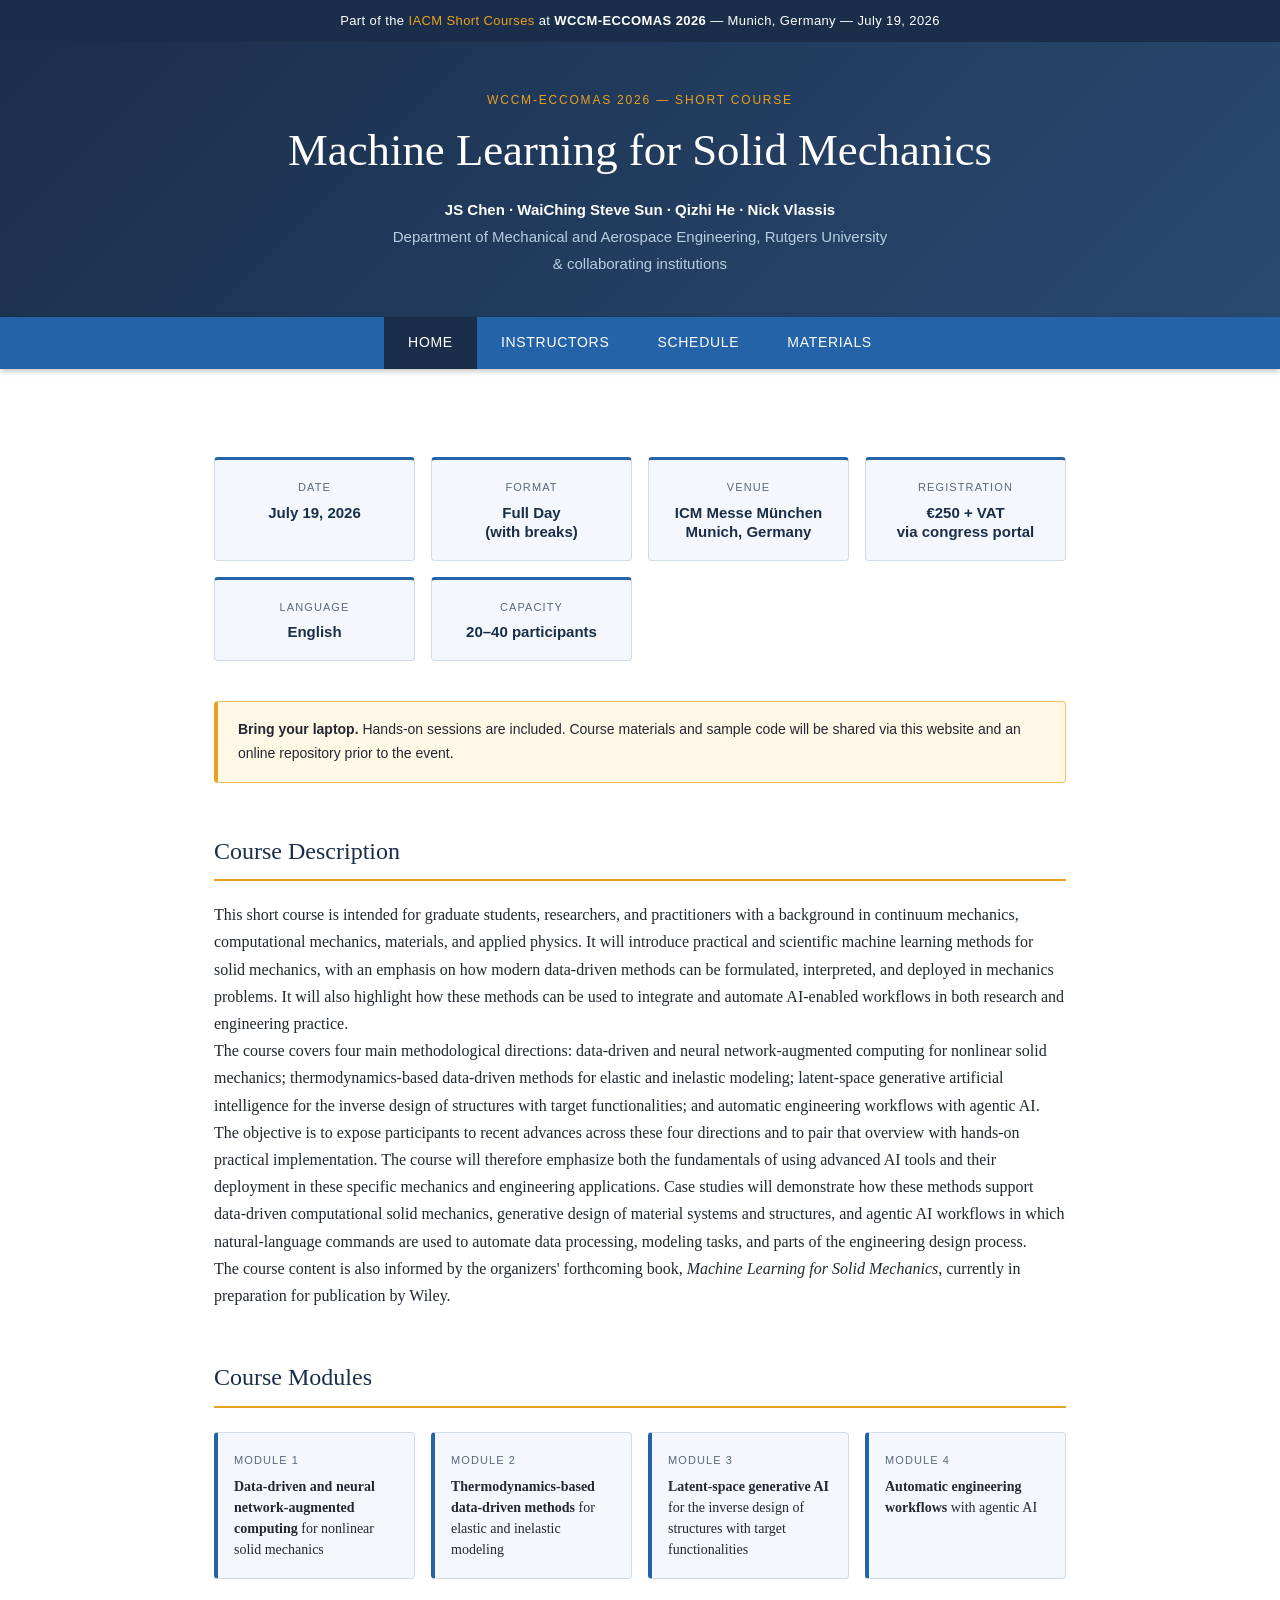
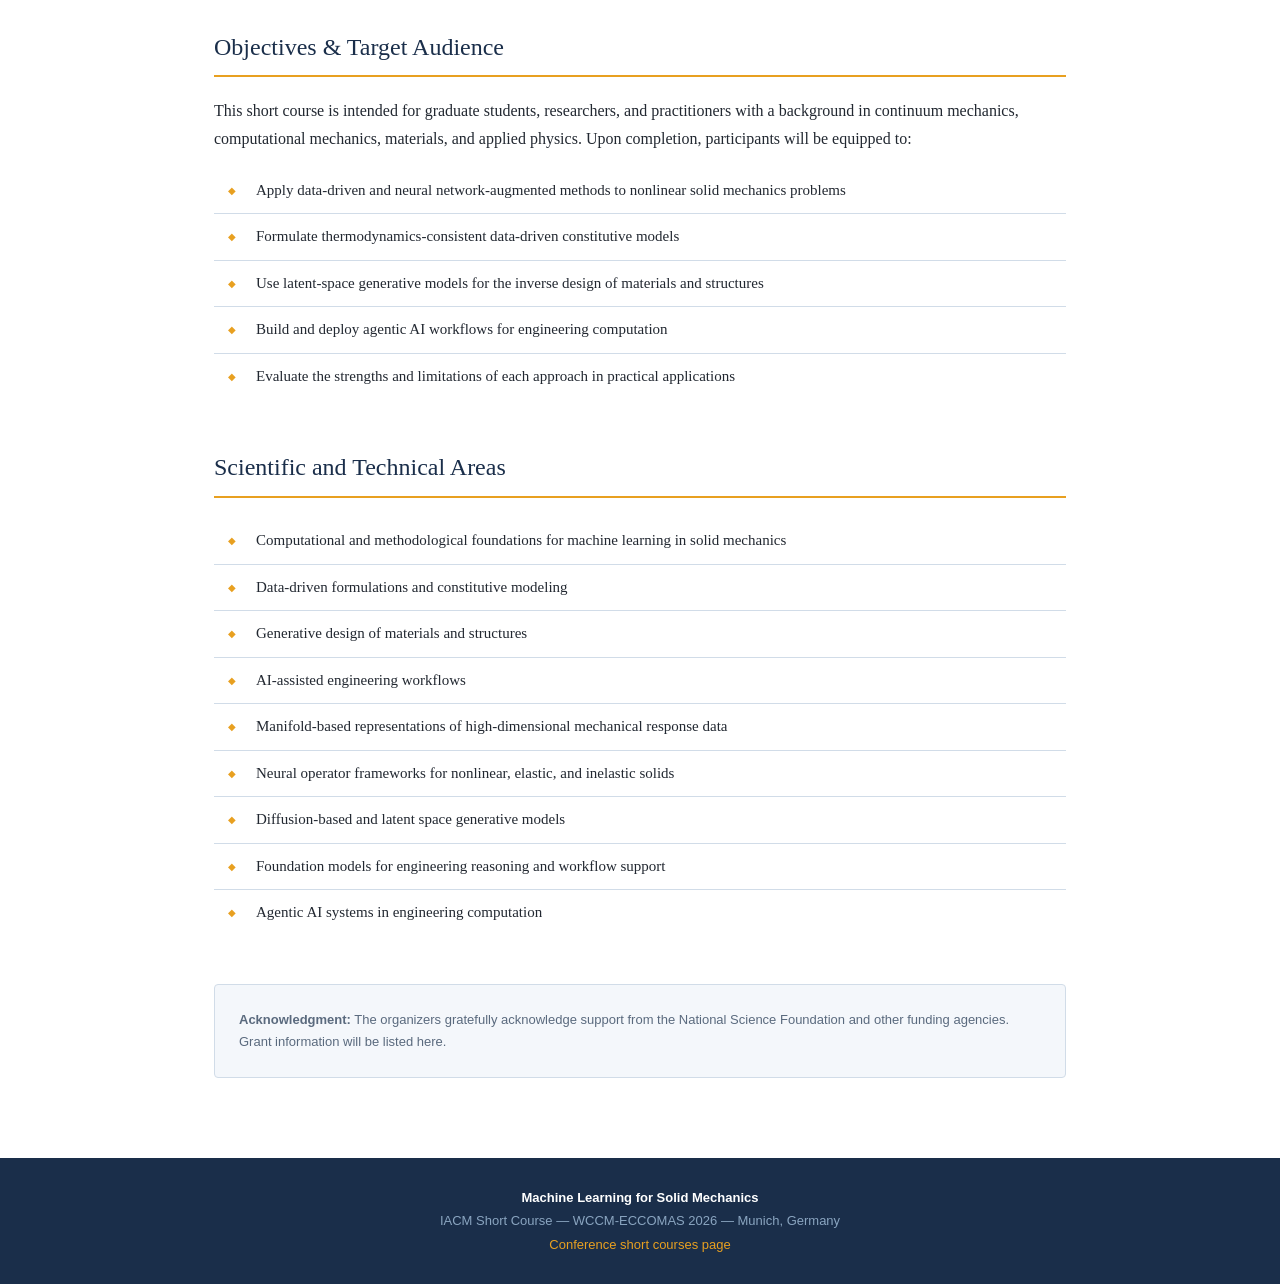
==== index.html @ 5ed7dc3b "Initial short course website" ====
<!DOCTYPE html>
<html lang="en">
<head>
  <meta charset="UTF-8">
  <meta name="viewport" content="width=device-width, initial-scale=1.0">
  <title>ML for Solid Mechanics — WCCM-ECCOMAS 2026 Short Course</title>
  <link rel="stylesheet" href="css/style.css">
</head>
<body>

<div class="top-banner">
  Part of the <a href="https://wccm-eccomas2026.org/iacm_short_courses" target="_blank">IACM Short Courses</a>
  at <strong>WCCM-ECCOMAS 2026</strong> &mdash; Munich, Germany &mdash; July 19, 2026
</div>

<header class="site-header">
  <div class="course-label">WCCM-ECCOMAS 2026 &mdash; Short Course</div>
  <h1>Machine Learning for Solid Mechanics</h1>
  <div class="meta">
    <strong>JS Chen &middot; WaiChing Steve Sun &middot; Qizhi He &middot; Nick Vlassis</strong><br>
    Department of Mechanical and Aerospace Engineering, Rutgers University<br>
    &amp; collaborating institutions
  </div>
</header>

<nav>
  <ul>
    <li><a href="index.html" class="active">Home</a></li>
    <li><a href="instructors.html">Instructors</a></li>
    <li><a href="schedule.html">Schedule</a></li>
    <li><a href="materials.html">Materials</a></li>
  </ul>
</nav>

<main class="page-wrapper">

  <!-- Info cards -->
  <div class="info-cards">
    <div class="info-card">
      <div class="label">Date</div>
      <div class="value">July 19, 2026</div>
    </div>
    <div class="info-card">
      <div class="label">Format</div>
      <div class="value">Full Day<br>(with breaks)</div>
    </div>
    <div class="info-card">
      <div class="label">Venue</div>
      <div class="value">ICM Messe München<br>Munich, Germany</div>
    </div>
    <div class="info-card">
      <div class="label">Registration</div>
      <div class="value">€250 + VAT<br>via congress portal</div>
    </div>
    <div class="info-card">
      <div class="label">Language</div>
      <div class="value">English</div>
    </div>
    <div class="info-card">
      <div class="label">Capacity</div>
      <div class="value">20–40 participants</div>
    </div>
  </div>

  <div class="notice">
    <strong>Bring your laptop.</strong> Hands-on sessions are included. Course materials and sample code will be
    shared via this website and an online repository prior to the event.
  </div>

  <!-- Course Description -->
  <h2>Course Description</h2>
  <p>
    This short course is intended for graduate students, researchers, and practitioners with a background in
    continuum mechanics, computational mechanics, materials, and applied physics. It will introduce practical
    and scientific machine learning methods for solid mechanics, with an emphasis on how modern data-driven
    methods can be formulated, interpreted, and deployed in mechanics problems. It will also highlight how
    these methods can be used to integrate and automate AI-enabled workflows in both research and
    engineering practice.
  </p>
  <p>
    The course covers four main methodological directions: data-driven and neural network-augmented computing
    for nonlinear solid mechanics; thermodynamics-based data-driven methods for elastic and inelastic modeling;
    latent-space generative artificial intelligence for the inverse design of structures with target
    functionalities; and automatic engineering workflows with agentic AI.
  </p>
  <p>
    The objective is to expose participants to recent advances across these four directions and to pair that
    overview with hands-on practical implementation. The course will therefore emphasize both the fundamentals
    of using advanced AI tools and their deployment in these specific mechanics and engineering applications.
    Case studies will demonstrate how these methods support data-driven computational solid mechanics,
    generative design of material systems and structures, and agentic AI workflows in which natural-language
    commands are used to automate data processing, modeling tasks, and parts of the engineering design process.
  </p>
  <p>
    The course content is also informed by the organizers' forthcoming book,
    <em>Machine Learning for Solid Mechanics</em>, currently in preparation for publication by Wiley.
  </p>

  <!-- Four Modules -->
  <h2>Course Modules</h2>
  <div class="module-grid">
    <div class="module-card">
      <div class="num">Module 1</div>
      <p><strong>Data-driven and neural network-augmented computing</strong> for nonlinear solid mechanics</p>
    </div>
    <div class="module-card">
      <div class="num">Module 2</div>
      <p><strong>Thermodynamics-based data-driven methods</strong> for elastic and inelastic modeling</p>
    </div>
    <div class="module-card">
      <div class="num">Module 3</div>
      <p><strong>Latent-space generative AI</strong> for the inverse design of structures with target functionalities</p>
    </div>
    <div class="module-card">
      <div class="num">Module 4</div>
      <p><strong>Automatic engineering workflows</strong> with agentic AI</p>
    </div>
  </div>

  <!-- Objectives -->
  <h2>Objectives &amp; Target Audience</h2>
  <p>
    This short course is intended for graduate students, researchers, and practitioners with a background in
    continuum mechanics, computational mechanics, materials, and applied physics. Upon completion,
    participants will be equipped to:
  </p>
  <ul class="topic-list" style="margin-top:16px;">
    <li>Apply data-driven and neural network-augmented methods to nonlinear solid mechanics problems</li>
    <li>Formulate thermodynamics-consistent data-driven constitutive models</li>
    <li>Use latent-space generative models for the inverse design of materials and structures</li>
    <li>Build and deploy agentic AI workflows for engineering computation</li>
    <li>Evaluate the strengths and limitations of each approach in practical applications</li>
  </ul>

  <!-- Scientific Topics -->
  <h2>Scientific and Technical Areas</h2>
  <ul class="topic-list">
    <li>Computational and methodological foundations for machine learning in solid mechanics</li>
    <li>Data-driven formulations and constitutive modeling</li>
    <li>Generative design of materials and structures</li>
    <li>AI-assisted engineering workflows</li>
    <li>Manifold-based representations of high-dimensional mechanical response data</li>
    <li>Neural operator frameworks for nonlinear, elastic, and inelastic solids</li>
    <li>Diffusion-based and latent space generative models</li>
    <li>Foundation models for engineering reasoning and workflow support</li>
    <li>Agentic AI systems in engineering computation</li>
  </ul>

  <!-- Acknowledgment placeholder -->
  <div class="acknowledgment">
    <strong>Acknowledgment:</strong> The organizers gratefully acknowledge support from the National Science
    Foundation and other funding agencies. Grant information will be listed here.
  </div>

</main>

<footer>
  <strong style="color:#fff;">Machine Learning for Solid Mechanics</strong><br>
  IACM Short Course &mdash; WCCM-ECCOMAS 2026 &mdash; Munich, Germany<br>
  <a href="https://wccm-eccomas2026.org/iacm_short_courses" target="_blank">Conference short courses page</a>
</footer>

</body>
</html>
---- css/style.css ----
/* ============================================================
   WCCM-ECCOMAS 2026 Short Course — ML for Solid Mechanics
   ============================================================ */

:root {
  --navy:   #1a2e4a;
  --blue:   #2563a8;
  --accent: #e8a020;
  --light:  #f4f7fb;
  --border: #d1dce8;
  --text:   #222831;
  --muted:  #5a6a7e;
  --white:  #ffffff;
}

*, *::before, *::after { box-sizing: border-box; margin: 0; padding: 0; }

body {
  font-family: 'Georgia', serif;
  font-size: 16px;
  line-height: 1.7;
  color: var(--text);
  background: var(--white);
}

a { color: var(--blue); text-decoration: none; }
a:hover { text-decoration: underline; }

/* ---- Top Banner ---- */
.top-banner {
  background: var(--navy);
  color: var(--white);
  text-align: center;
  padding: 10px 20px;
  font-family: 'Arial', sans-serif;
  font-size: 13px;
  letter-spacing: 0.03em;
}
.top-banner a { color: var(--accent); }

/* ---- Site Header ---- */
.site-header {
  background: linear-gradient(135deg, var(--navy) 0%, #2a4a72 100%);
  color: var(--white);
  padding: 48px 20px 40px;
  text-align: center;
}
.site-header .course-label {
  font-family: 'Arial', sans-serif;
  font-size: 12px;
  letter-spacing: 0.15em;
  text-transform: uppercase;
  color: var(--accent);
  margin-bottom: 14px;
}
.site-header h1 {
  font-size: clamp(1.8rem, 4vw, 2.8rem);
  font-weight: normal;
  line-height: 1.2;
  margin-bottom: 18px;
}
.site-header .meta {
  font-family: 'Arial', sans-serif;
  font-size: 15px;
  color: #b8cde0;
  line-height: 1.8;
}
.site-header .meta strong { color: var(--white); }

/* ---- Navigation ---- */
nav {
  background: var(--blue);
  position: sticky;
  top: 0;
  z-index: 100;
  box-shadow: 0 2px 6px rgba(0,0,0,0.25);
}
nav ul {
  list-style: none;
  display: flex;
  justify-content: center;
  flex-wrap: wrap;
  gap: 0;
  max-width: 900px;
  margin: 0 auto;
}
nav ul li a {
  display: block;
  padding: 14px 24px;
  color: var(--white);
  font-family: 'Arial', sans-serif;
  font-size: 14px;
  letter-spacing: 0.05em;
  text-transform: uppercase;
  text-decoration: none;
  transition: background 0.2s;
}
nav ul li a:hover,
nav ul li a.active { background: var(--navy); text-decoration: none; }

/* ---- Page Layout ---- */
.page-wrapper {
  max-width: 900px;
  margin: 0 auto;
  padding: 48px 24px 80px;
}

/* ---- Info Cards Row ---- */
.info-cards {
  display: grid;
  grid-template-columns: repeat(auto-fit, minmax(190px, 1fr));
  gap: 16px;
  margin: 40px 0;
}
.info-card {
  background: var(--light);
  border: 1px solid var(--border);
  border-top: 3px solid var(--blue);
  border-radius: 4px;
  padding: 18px 16px;
  text-align: center;
  font-family: 'Arial', sans-serif;
}
.info-card .label {
  font-size: 11px;
  letter-spacing: 0.1em;
  text-transform: uppercase;
  color: var(--muted);
  margin-bottom: 6px;
}
.info-card .value {
  font-size: 15px;
  font-weight: bold;
  color: var(--navy);
  line-height: 1.3;
}

/* ---- Section Headings ---- */
.page-wrapper h2 {
  font-size: 1.5rem;
  color: var(--navy);
  border-bottom: 2px solid var(--accent);
  padding-bottom: 8px;
  margin: 48px 0 20px;
  font-weight: normal;
}
.page-wrapper h2:first-child { margin-top: 0; }
.page-wrapper h3 {
  font-size: 1.1rem;
  color: var(--blue);
  margin: 24px 0 8px;
}

/* ---- Topic List ---- */
.topic-list {
  list-style: none;
  margin: 0;
  padding: 0;
}
.topic-list li {
  padding: 10px 14px 10px 42px;
  position: relative;
  border-bottom: 1px solid var(--border);
  font-size: 15px;
}
.topic-list li:last-child { border-bottom: none; }
.topic-list li::before {
  content: "◆";
  color: var(--accent);
  position: absolute;
  left: 14px;
  font-size: 10px;
  top: 14px;
}

/* ---- Module Grid ---- */
.module-grid {
  display: grid;
  grid-template-columns: repeat(auto-fit, minmax(200px, 1fr));
  gap: 16px;
  margin: 24px 0;
}
.module-card {
  background: var(--light);
  border: 1px solid var(--border);
  border-left: 4px solid var(--blue);
  border-radius: 4px;
  padding: 18px 16px;
}
.module-card .num {
  font-family: 'Arial', sans-serif;
  font-size: 11px;
  letter-spacing: 0.1em;
  text-transform: uppercase;
  color: var(--muted);
  margin-bottom: 6px;
}
.module-card p { font-size: 14px; line-height: 1.5; }

/* ---- Instructor Cards ---- */
.instructor-grid {
  display: grid;
  grid-template-columns: repeat(auto-fit, minmax(380px, 1fr));
  gap: 32px;
  margin: 24px 0;
}
.instructor-card {
  display: flex;
  gap: 20px;
  background: var(--light);
  border: 1px solid var(--border);
  border-radius: 6px;
  padding: 24px;
}
.instructor-photo {
  flex-shrink: 0;
  width: 100px;
  height: 120px;
  background: var(--border);
  border-radius: 4px;
  display: flex;
  align-items: center;
  justify-content: center;
  overflow: hidden;
}
.instructor-photo img {
  width: 100%;
  height: 100%;
  object-fit: cover;
}
.instructor-photo .initials {
  font-family: 'Arial', sans-serif;
  font-size: 28px;
  font-weight: bold;
  color: var(--muted);
}
.instructor-info h3 {
  margin: 0 0 4px;
  font-size: 1.05rem;
  color: var(--navy);
}
.instructor-info .affil {
  font-family: 'Arial', sans-serif;
  font-size: 13px;
  color: var(--muted);
  margin-bottom: 10px;
  line-height: 1.4;
}
.instructor-info p { font-size: 14px; line-height: 1.6; }

/* ---- Schedule Table ---- */
.schedule-table {
  width: 100%;
  border-collapse: collapse;
  font-family: 'Arial', sans-serif;
  font-size: 14px;
  margin: 24px 0;
}
.schedule-table th {
  background: var(--navy);
  color: var(--white);
  padding: 10px 14px;
  text-align: left;
  font-weight: normal;
  letter-spacing: 0.05em;
}
.schedule-table td { padding: 10px 14px; border-bottom: 1px solid var(--border); }
.schedule-table tr:nth-child(even) td { background: var(--light); }
.schedule-table .time { color: var(--muted); white-space: nowrap; }
.schedule-table .break td { background: #fffbe6; color: var(--muted); font-style: italic; }
.schedule-table .speaker { font-size: 12px; color: var(--blue); }

/* ---- Notice Box ---- */
.notice {
  background: #fff8e7;
  border: 1px solid #f0c060;
  border-left: 4px solid var(--accent);
  border-radius: 4px;
  padding: 16px 20px;
  font-family: 'Arial', sans-serif;
  font-size: 14px;
  margin: 24px 0;
}

/* ---- Placeholder Box ---- */
.placeholder-box {
  background: var(--light);
  border: 2px dashed var(--border);
  border-radius: 6px;
  padding: 40px 20px;
  text-align: center;
  color: var(--muted);
  font-family: 'Arial', sans-serif;
  font-size: 14px;
  margin: 24px 0;
}

/* ---- Acknowledgment ---- */
.acknowledgment {
  background: var(--light);
  border: 1px solid var(--border);
  border-radius: 4px;
  padding: 24px;
  margin: 48px 0 0;
  font-size: 13px;
  color: var(--muted);
  font-family: 'Arial', sans-serif;
}

/* ---- Footer ---- */
footer {
  background: var(--navy);
  color: #8aa5c0;
  text-align: center;
  padding: 28px 20px;
  font-family: 'Arial', sans-serif;
  font-size: 13px;
  line-height: 1.8;
}
footer a { color: var(--accent); }

/* ---- Responsive ---- */
@media (max-width: 640px) {
  .instructor-grid { grid-template-columns: 1fr; }
  .instructor-card { flex-direction: column; }
  nav ul li a { padding: 12px 14px; font-size: 12px; }
}
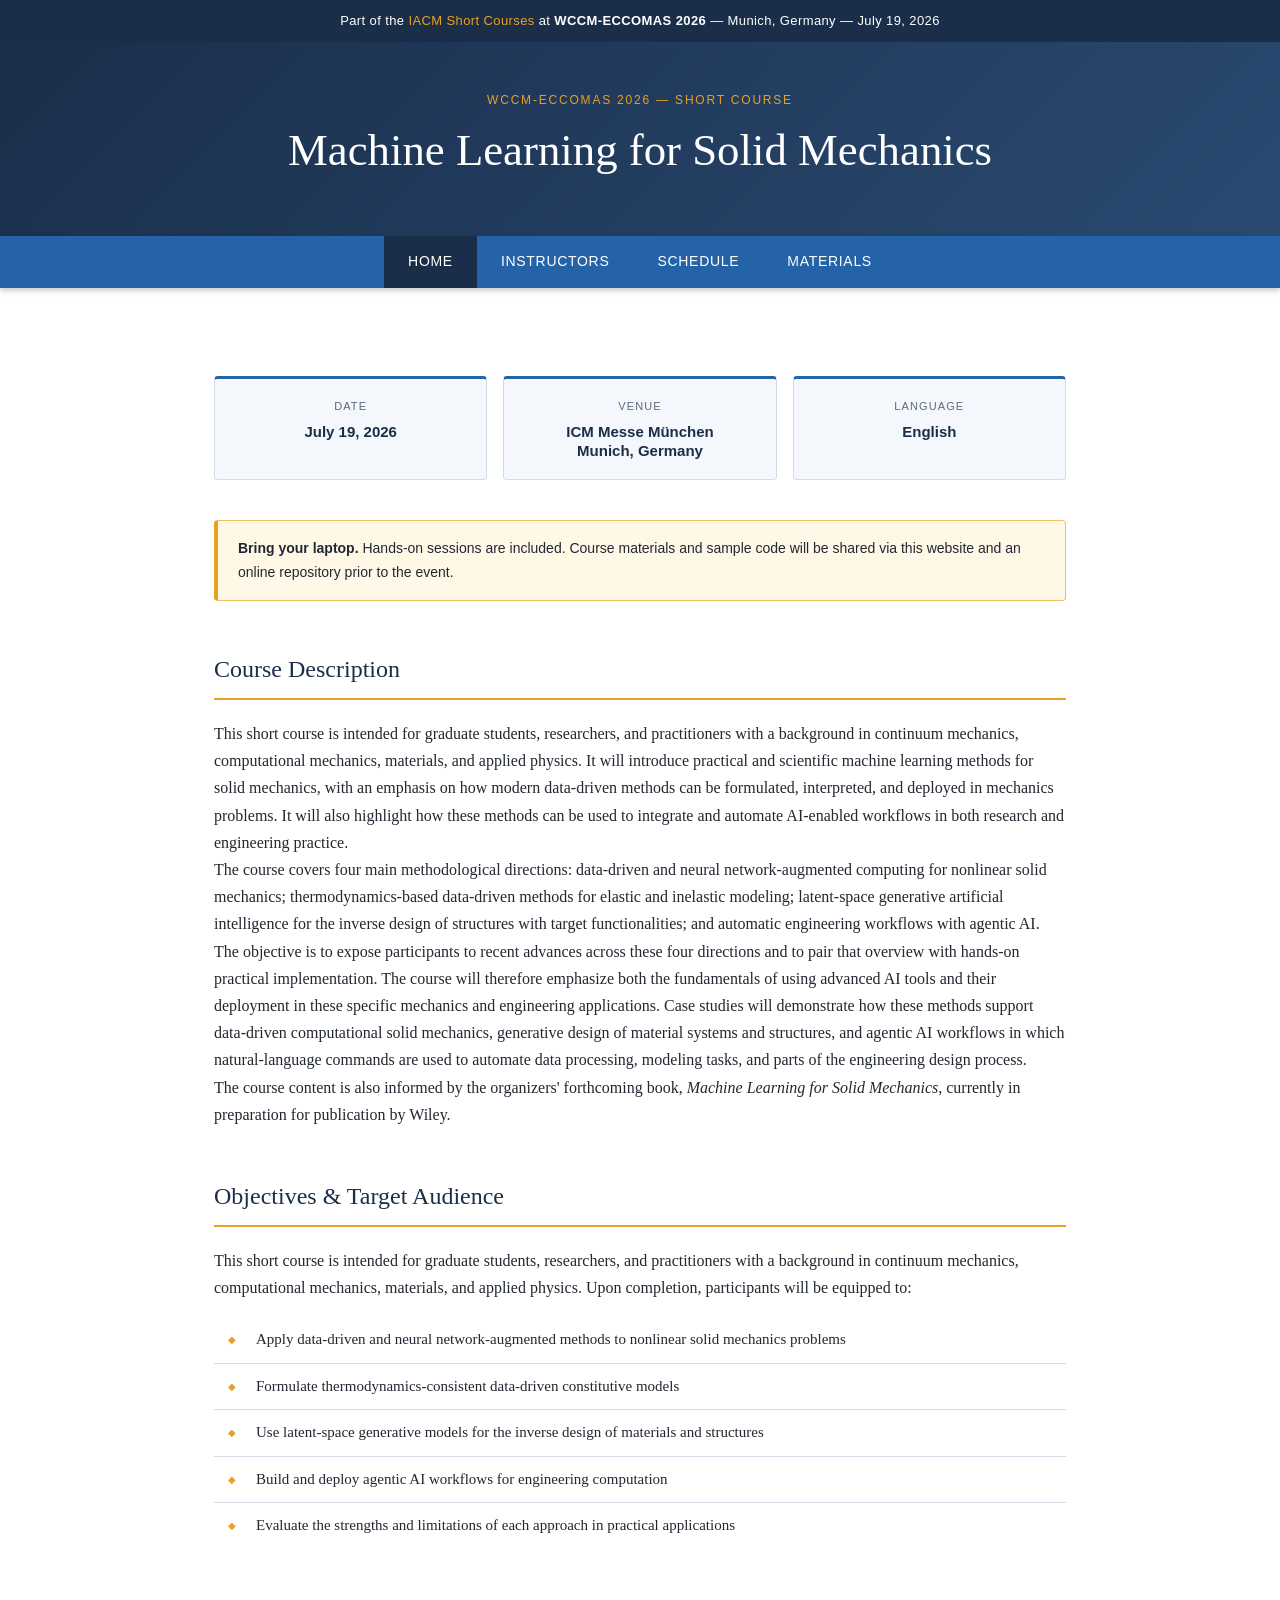
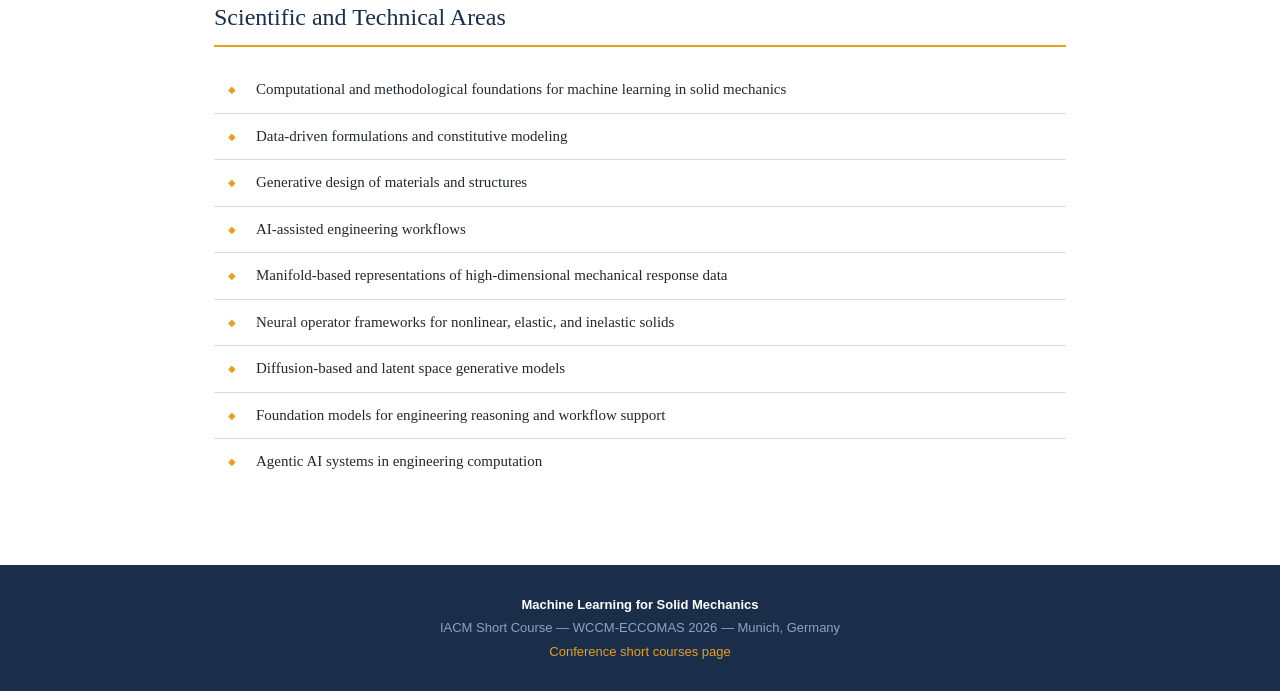
==== commit cc938c81: "Remove strikethrough items from home page" ====
--- a/index.html
+++ b/index.html
@@ -16,11 +16,6 @@
 <header class="site-header">
   <div class="course-label">WCCM-ECCOMAS 2026 &mdash; Short Course</div>
   <h1>Machine Learning for Solid Mechanics</h1>
-  <div class="meta">
-    <strong>JS Chen &middot; WaiChing Steve Sun &middot; Qizhi He &middot; Nick Vlassis</strong><br>
-    Department of Mechanical and Aerospace Engineering, Rutgers University<br>
-    &amp; collaborating institutions
-  </div>
 </header>
 
 <nav>
@@ -41,24 +36,12 @@
       <div class="value">July 19, 2026</div>
     </div>
     <div class="info-card">
-      <div class="label">Format</div>
-      <div class="value">Full Day<br>(with breaks)</div>
-    </div>
-    <div class="info-card">
       <div class="label">Venue</div>
       <div class="value">ICM Messe München<br>Munich, Germany</div>
     </div>
     <div class="info-card">
-      <div class="label">Registration</div>
-      <div class="value">€250 + VAT<br>via congress portal</div>
-    </div>
-    <div class="info-card">
       <div class="label">Language</div>
       <div class="value">English</div>
-    </div>
-    <div class="info-card">
-      <div class="label">Capacity</div>
-      <div class="value">20–40 participants</div>
     </div>
   </div>
 
@@ -96,27 +79,6 @@
     <em>Machine Learning for Solid Mechanics</em>, currently in preparation for publication by Wiley.
   </p>
 
-  <!-- Four Modules -->
-  <h2>Course Modules</h2>
-  <div class="module-grid">
-    <div class="module-card">
-      <div class="num">Module 1</div>
-      <p><strong>Data-driven and neural network-augmented computing</strong> for nonlinear solid mechanics</p>
-    </div>
-    <div class="module-card">
-      <div class="num">Module 2</div>
-      <p><strong>Thermodynamics-based data-driven methods</strong> for elastic and inelastic modeling</p>
-    </div>
-    <div class="module-card">
-      <div class="num">Module 3</div>
-      <p><strong>Latent-space generative AI</strong> for the inverse design of structures with target functionalities</p>
-    </div>
-    <div class="module-card">
-      <div class="num">Module 4</div>
-      <p><strong>Automatic engineering workflows</strong> with agentic AI</p>
-    </div>
-  </div>
-
   <!-- Objectives -->
   <h2>Objectives &amp; Target Audience</h2>
   <p>
@@ -146,11 +108,6 @@
     <li>Agentic AI systems in engineering computation</li>
   </ul>
 
-  <!-- Acknowledgment placeholder -->
-  <div class="acknowledgment">
-    <strong>Acknowledgment:</strong> The organizers gratefully acknowledge support from the National Science
-    Foundation and other funding agencies. Grant information will be listed here.
-  </div>
 
 </main>
 
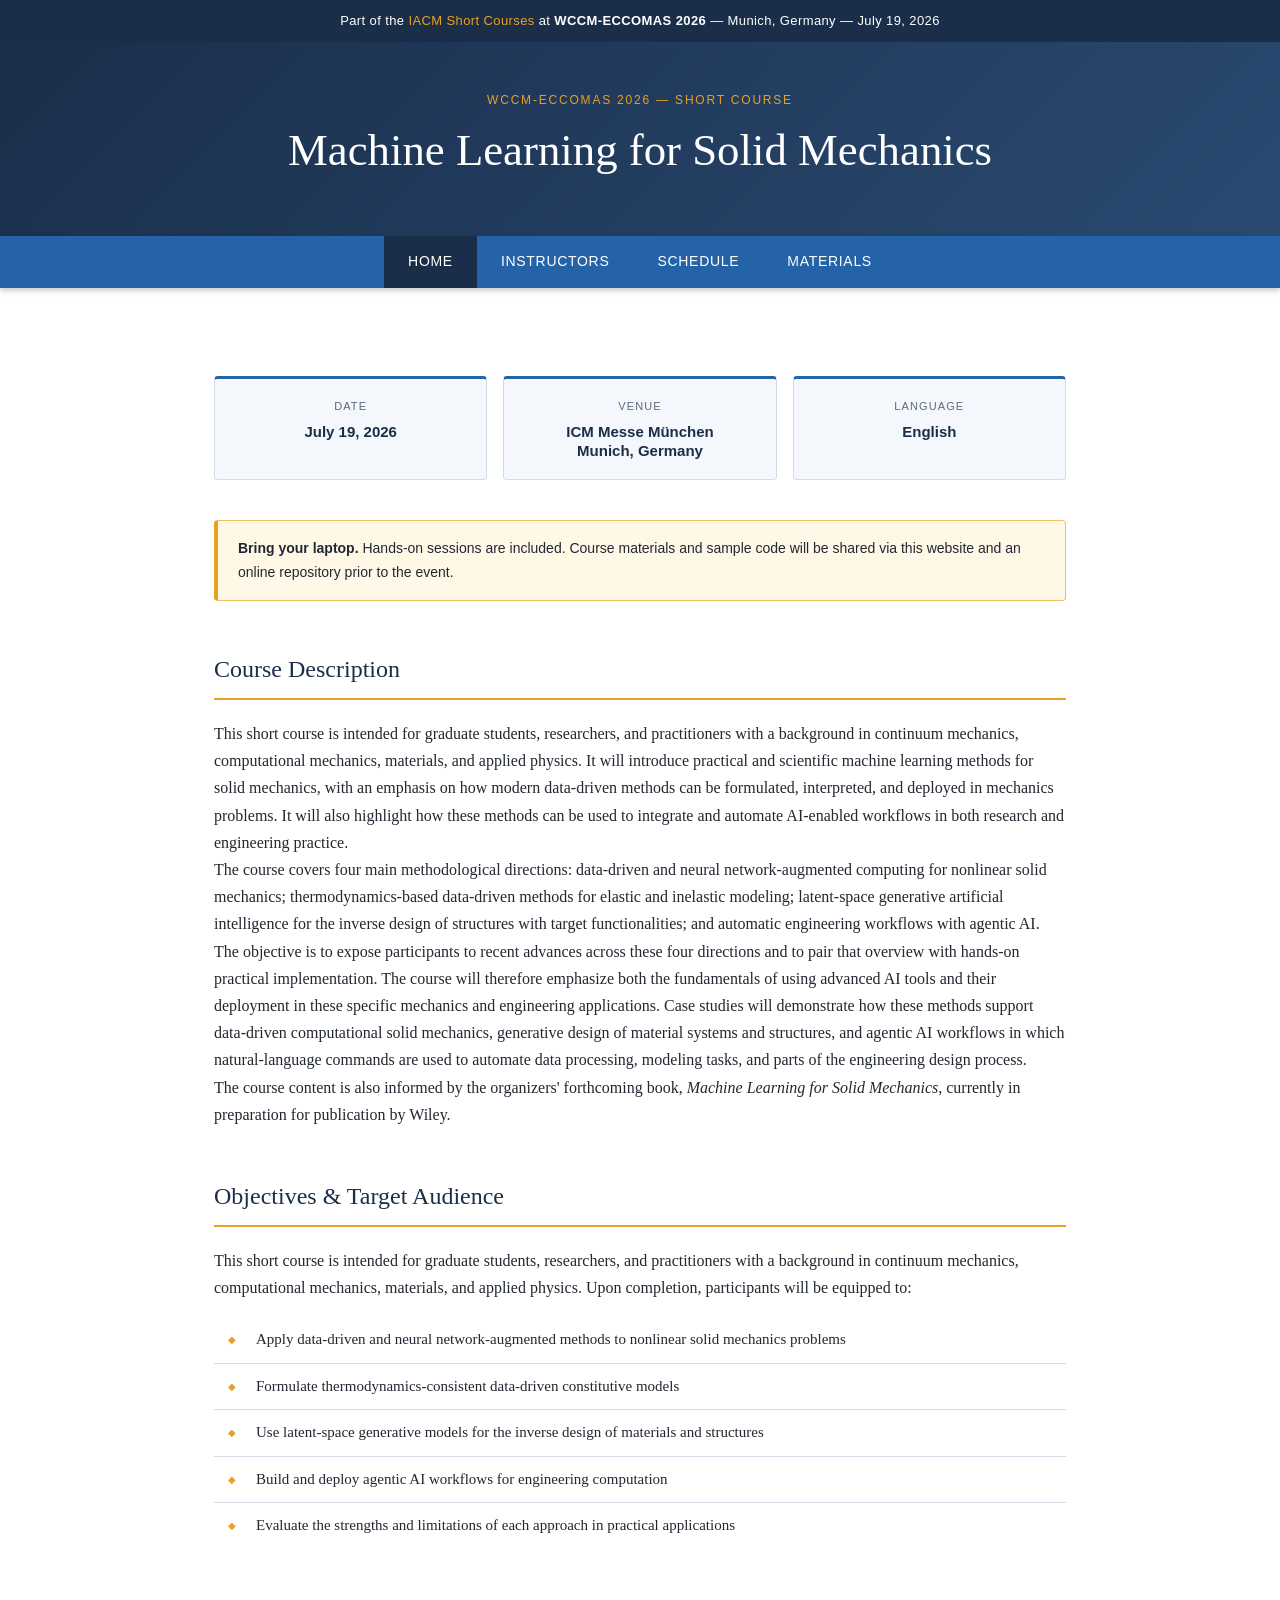
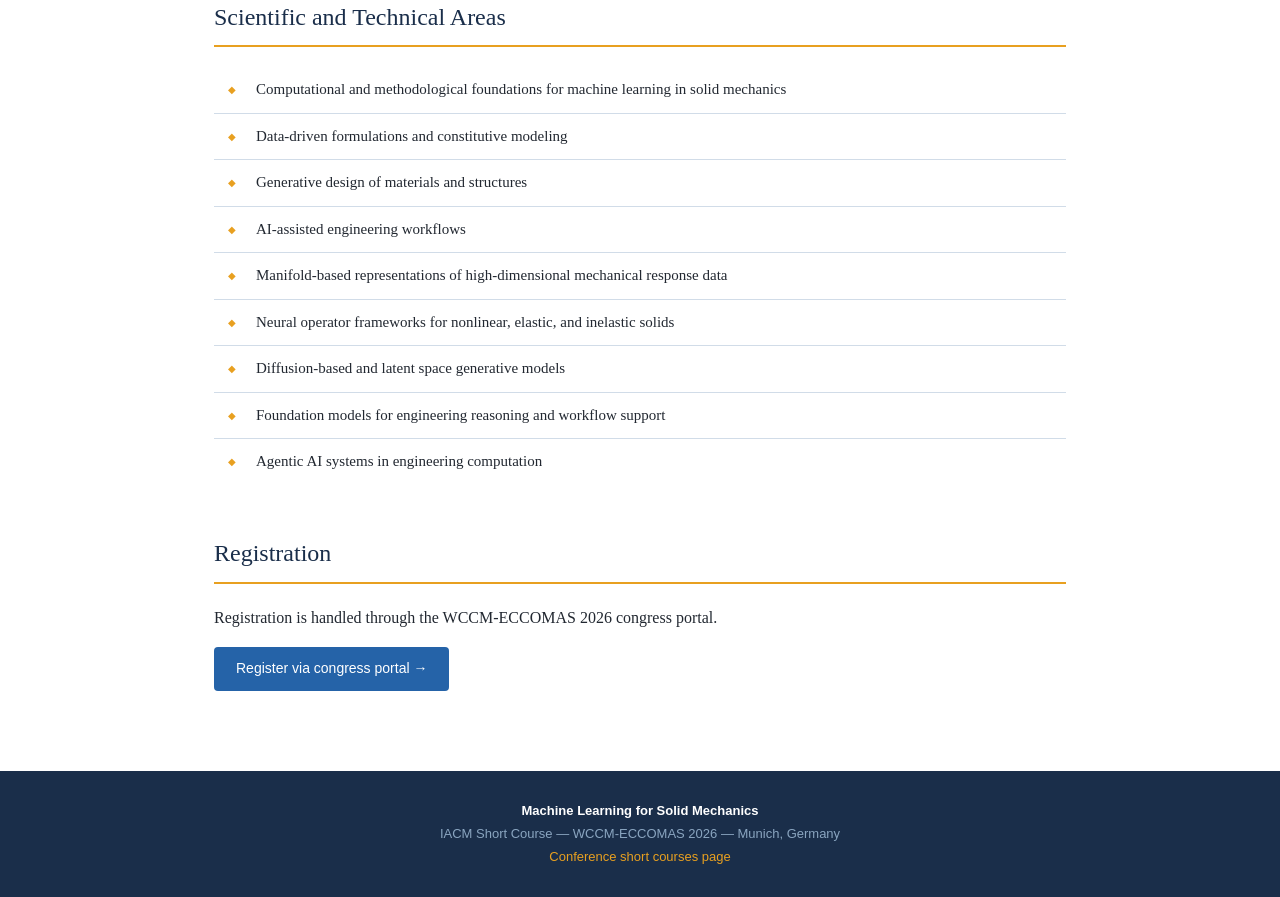
==== commit 7f0cc360: "Remove instructor names from headers, trim registration section, add registration to home" ====
--- a/index.html
+++ b/index.html
@@ -109,6 +109,19 @@
   </ul>
 
 
+  <!-- Registration -->
+  <h2>Registration</h2>
+  <p>
+    Registration is handled through the WCCM-ECCOMAS 2026 congress portal.
+  </p>
+  <p style="margin-top:16px;">
+    <a href="https://wccm-eccomas2026.org/iacm_short_courses" target="_blank"
+       style="display:inline-block; background:var(--blue); color:#fff; padding:10px 22px;
+              border-radius:4px; font-family:Arial,sans-serif; font-size:14px; text-decoration:none;">
+      Register via congress portal &rarr;
+    </a>
+  </p>
+
 </main>
 
 <footer>
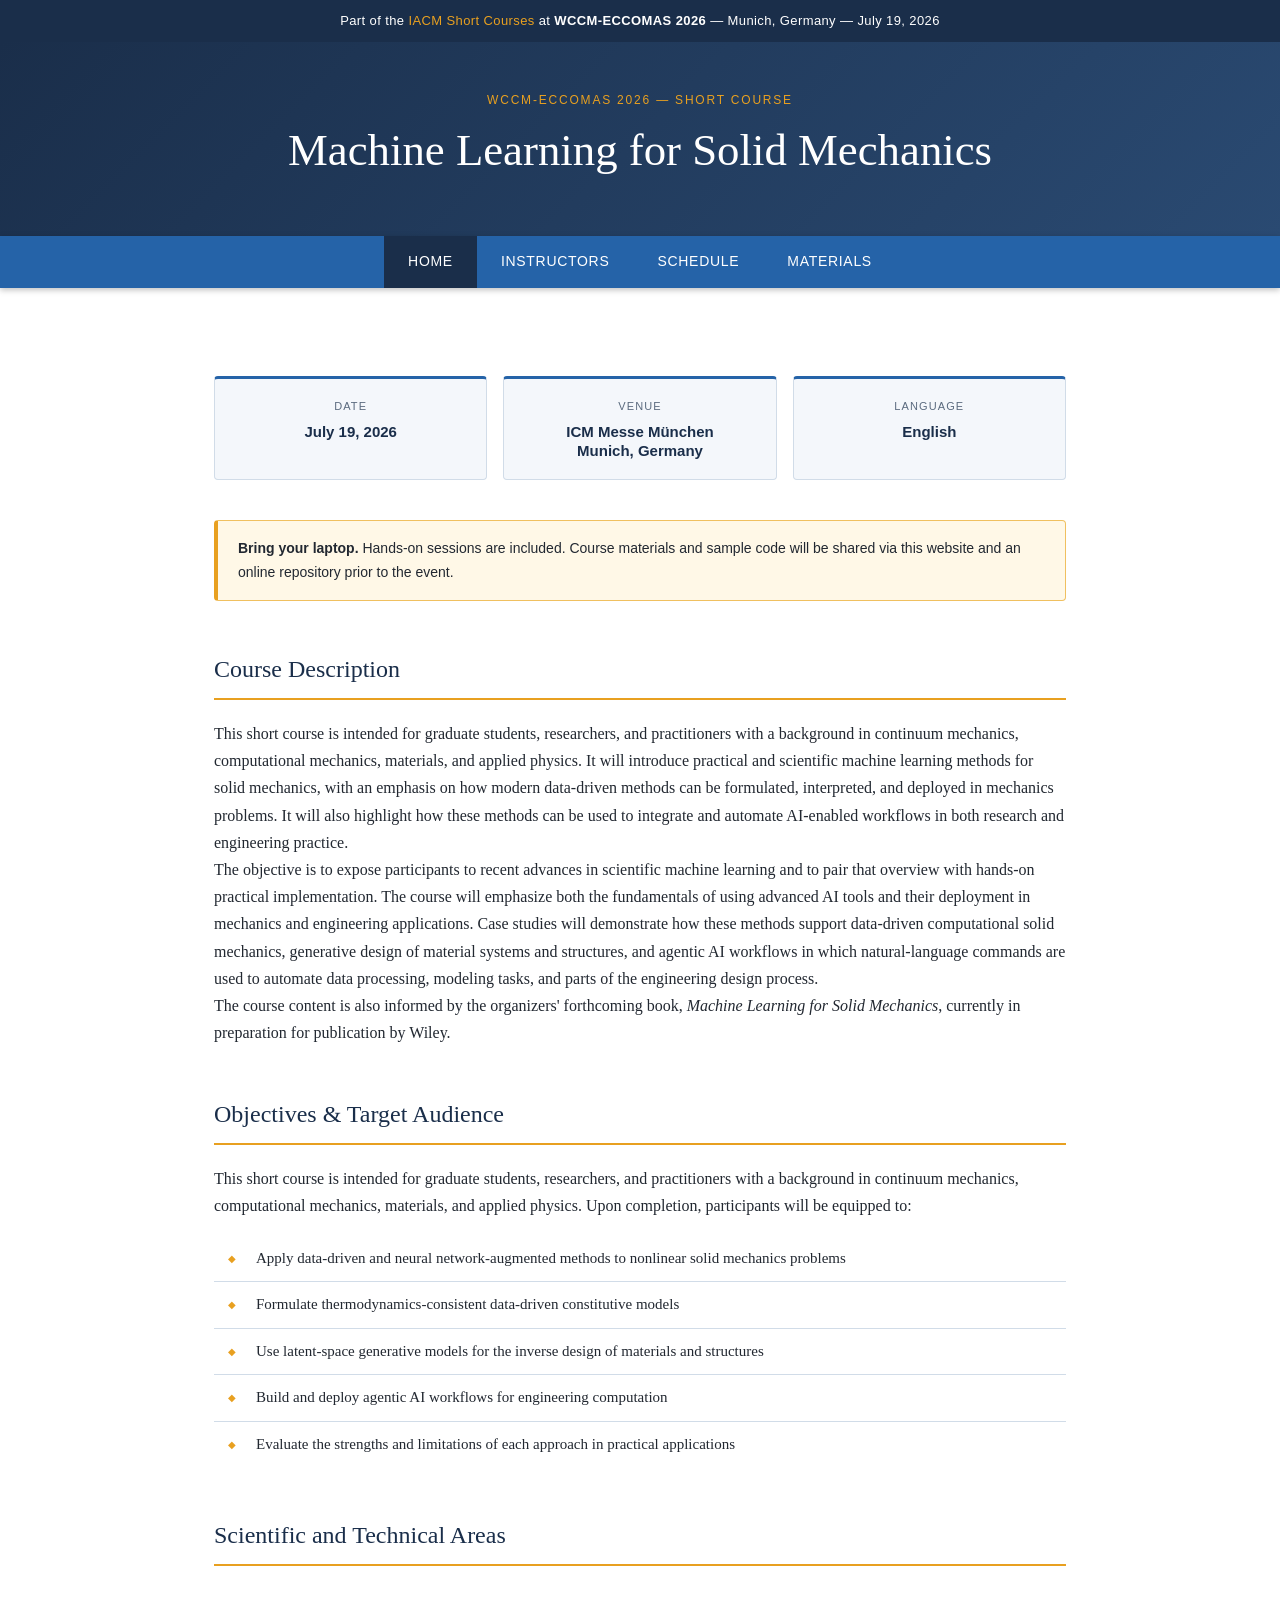
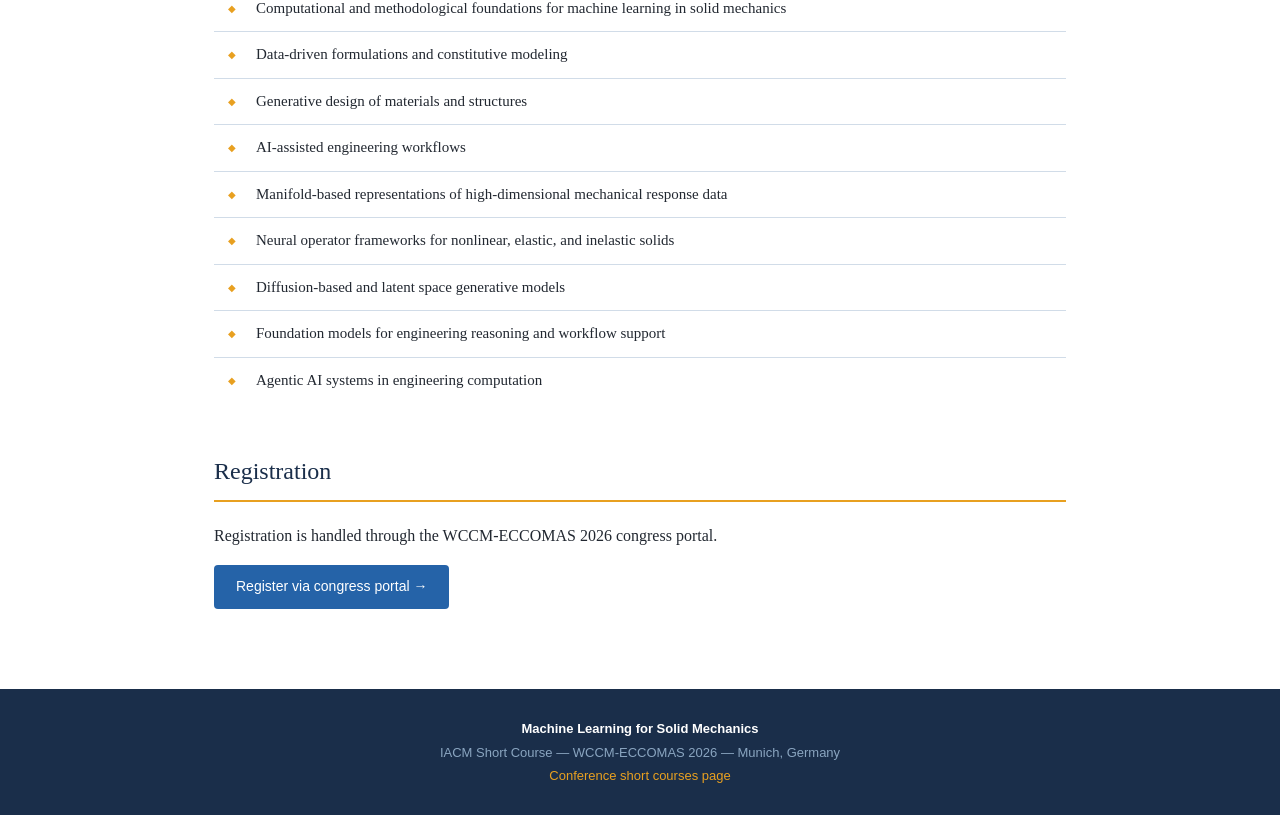
==== commit 2e3559e3: "Update schedule with new talks and times, remove module references" ====
--- a/index.html
+++ b/index.html
@@ -61,15 +61,9 @@
     engineering practice.
   </p>
   <p>
-    The course covers four main methodological directions: data-driven and neural network-augmented computing
-    for nonlinear solid mechanics; thermodynamics-based data-driven methods for elastic and inelastic modeling;
-    latent-space generative artificial intelligence for the inverse design of structures with target
-    functionalities; and automatic engineering workflows with agentic AI.
-  </p>
-  <p>
-    The objective is to expose participants to recent advances across these four directions and to pair that
-    overview with hands-on practical implementation. The course will therefore emphasize both the fundamentals
-    of using advanced AI tools and their deployment in these specific mechanics and engineering applications.
+    The objective is to expose participants to recent advances in scientific machine learning and to pair that
+    overview with hands-on practical implementation. The course will emphasize both the fundamentals
+    of using advanced AI tools and their deployment in mechanics and engineering applications.
     Case studies will demonstrate how these methods support data-driven computational solid mechanics,
     generative design of material systems and structures, and agentic AI workflows in which natural-language
     commands are used to automate data processing, modeling tasks, and parts of the engineering design process.
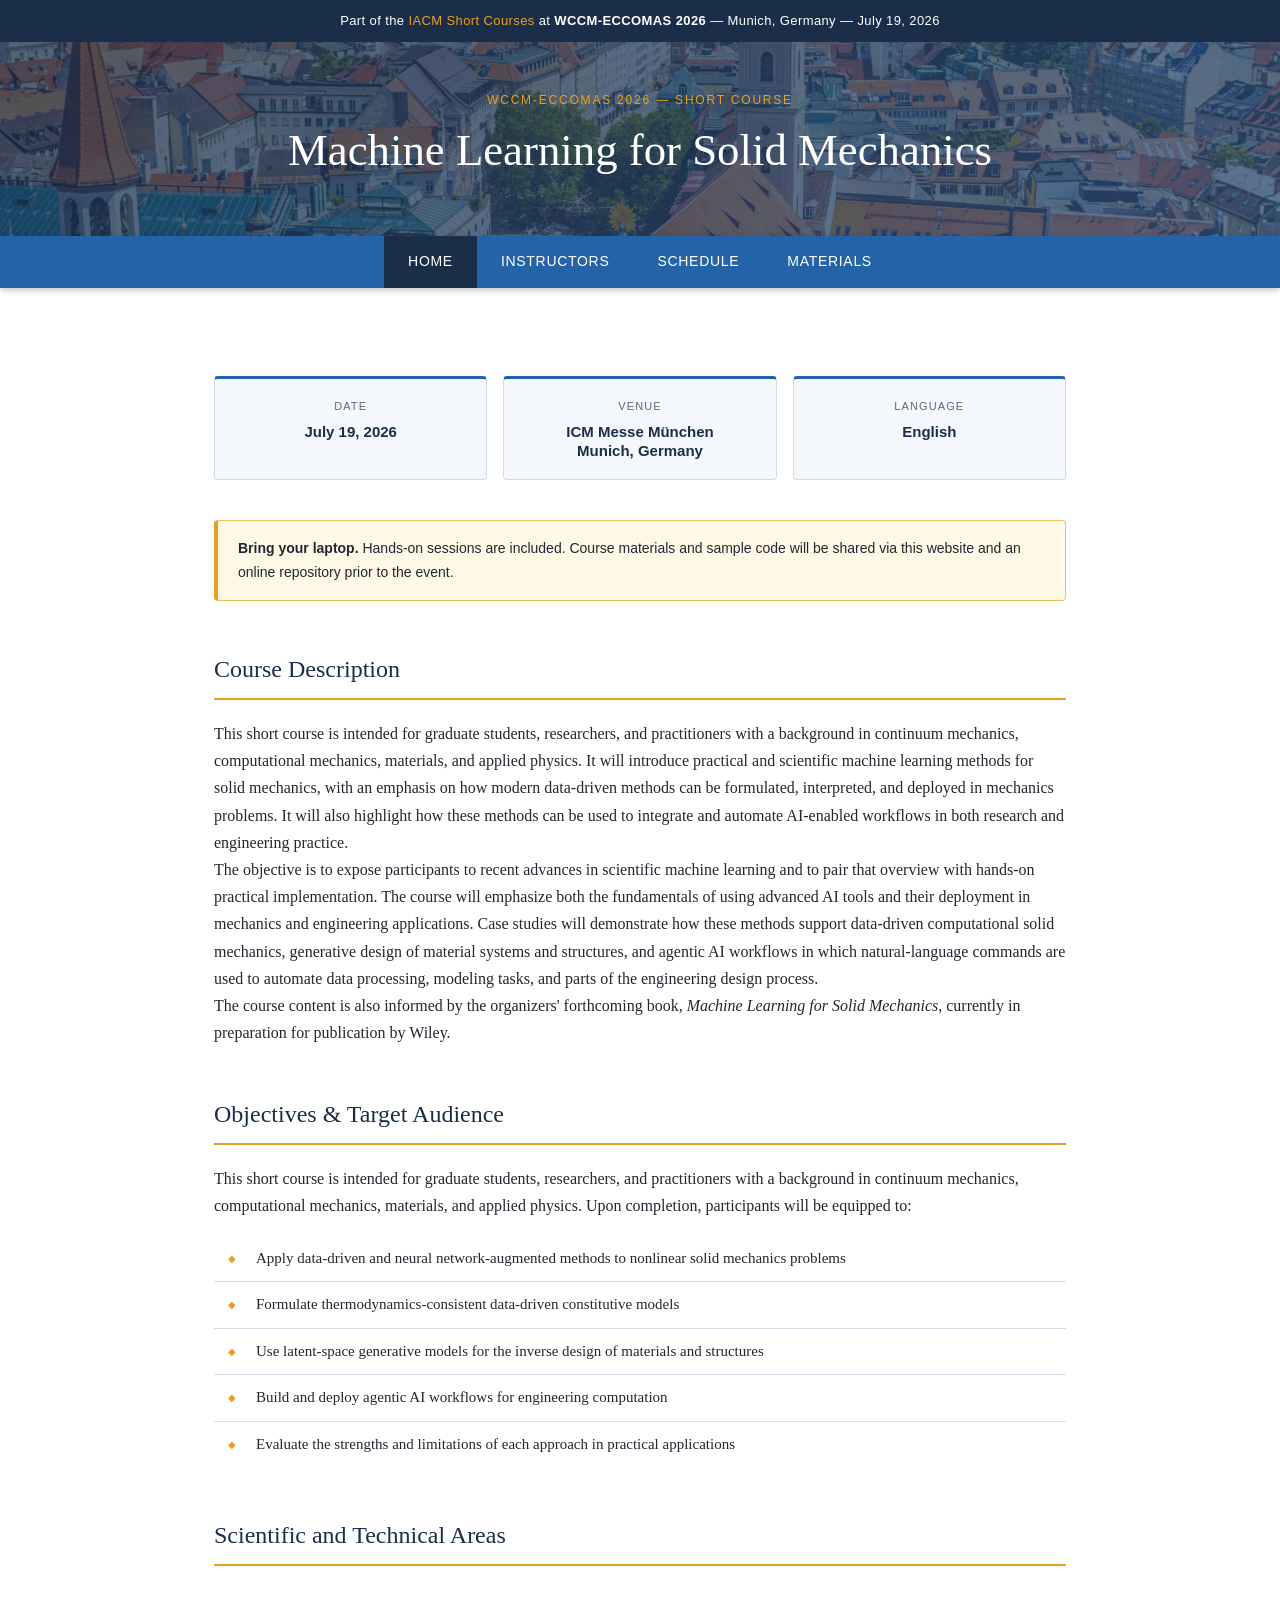
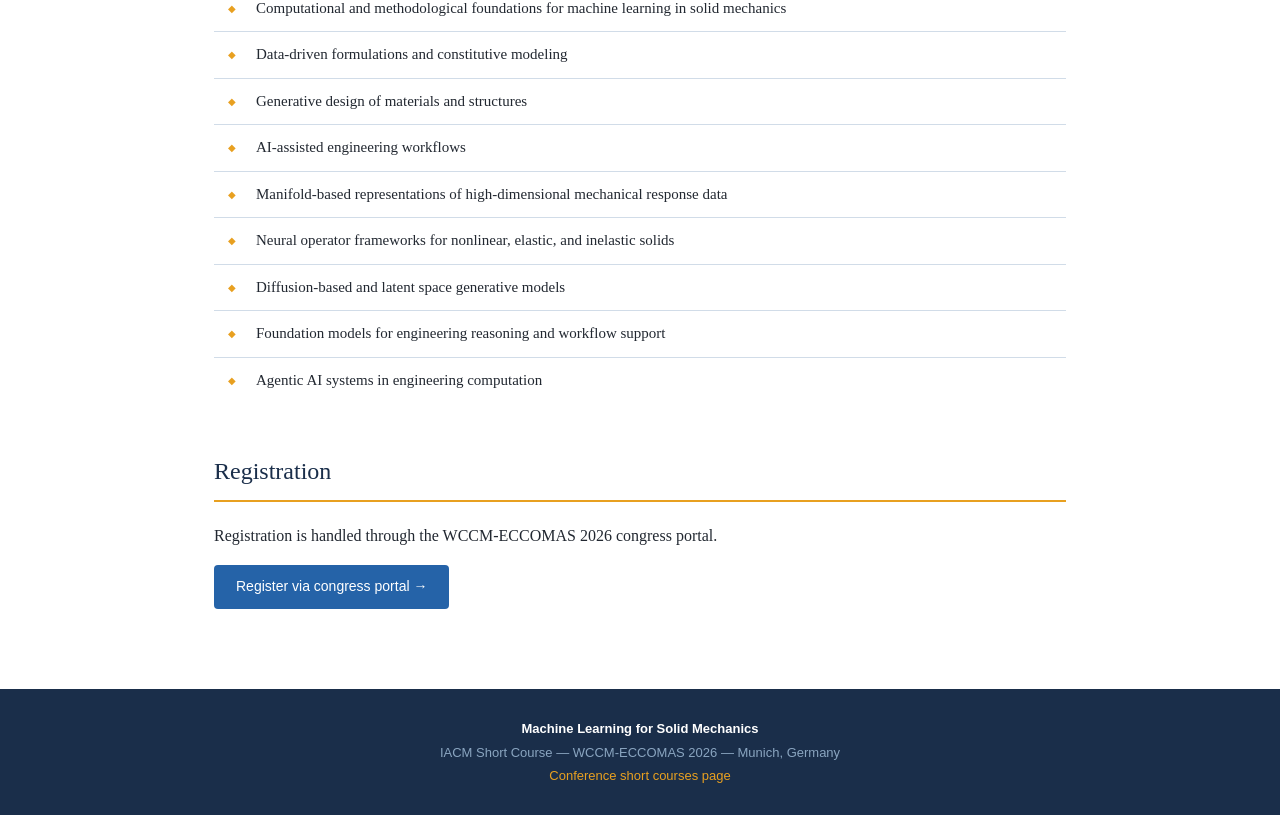
==== commit aa74363f: "Add header image to all pages" ====
--- a/index.html
+++ b/index.html
@@ -14,8 +14,11 @@
 </div>
 
 <header class="site-header">
-  <div class="course-label">WCCM-ECCOMAS 2026 &mdash; Short Course</div>
-  <h1>Machine Learning for Solid Mechanics</h1>
+  <img src="images/header.webp" alt="" class="header-img">
+  <div class="header-content">
+    <div class="course-label">WCCM-ECCOMAS 2026 &mdash; Short Course</div>
+    <h1>Machine Learning for Solid Mechanics</h1>
+  </div>
 </header>
 
 <nav>
--- a/css/style.css
+++ b/css/style.css
@@ -44,6 +44,21 @@
   color: var(--white);
   padding: 48px 20px 40px;
   text-align: center;
+  position: relative;
+  overflow: hidden;
+}
+.site-header .header-img {
+  position: absolute;
+  inset: 0;
+  width: 100%;
+  height: 100%;
+  object-fit: cover;
+  opacity: 0.25;
+  pointer-events: none;
+}
+.site-header .header-content {
+  position: relative;
+  z-index: 1;
 }
 .site-header .course-label {
   font-family: 'Arial', sans-serif;
@@ -204,6 +219,12 @@
   gap: 32px;
   margin: 24px 0;
 }
+.instructor-list {
+  display: flex;
+  flex-direction: column;
+  gap: 32px;
+  margin: 24px 0;
+}
 .instructor-card {
   display: flex;
   gap: 20px;
